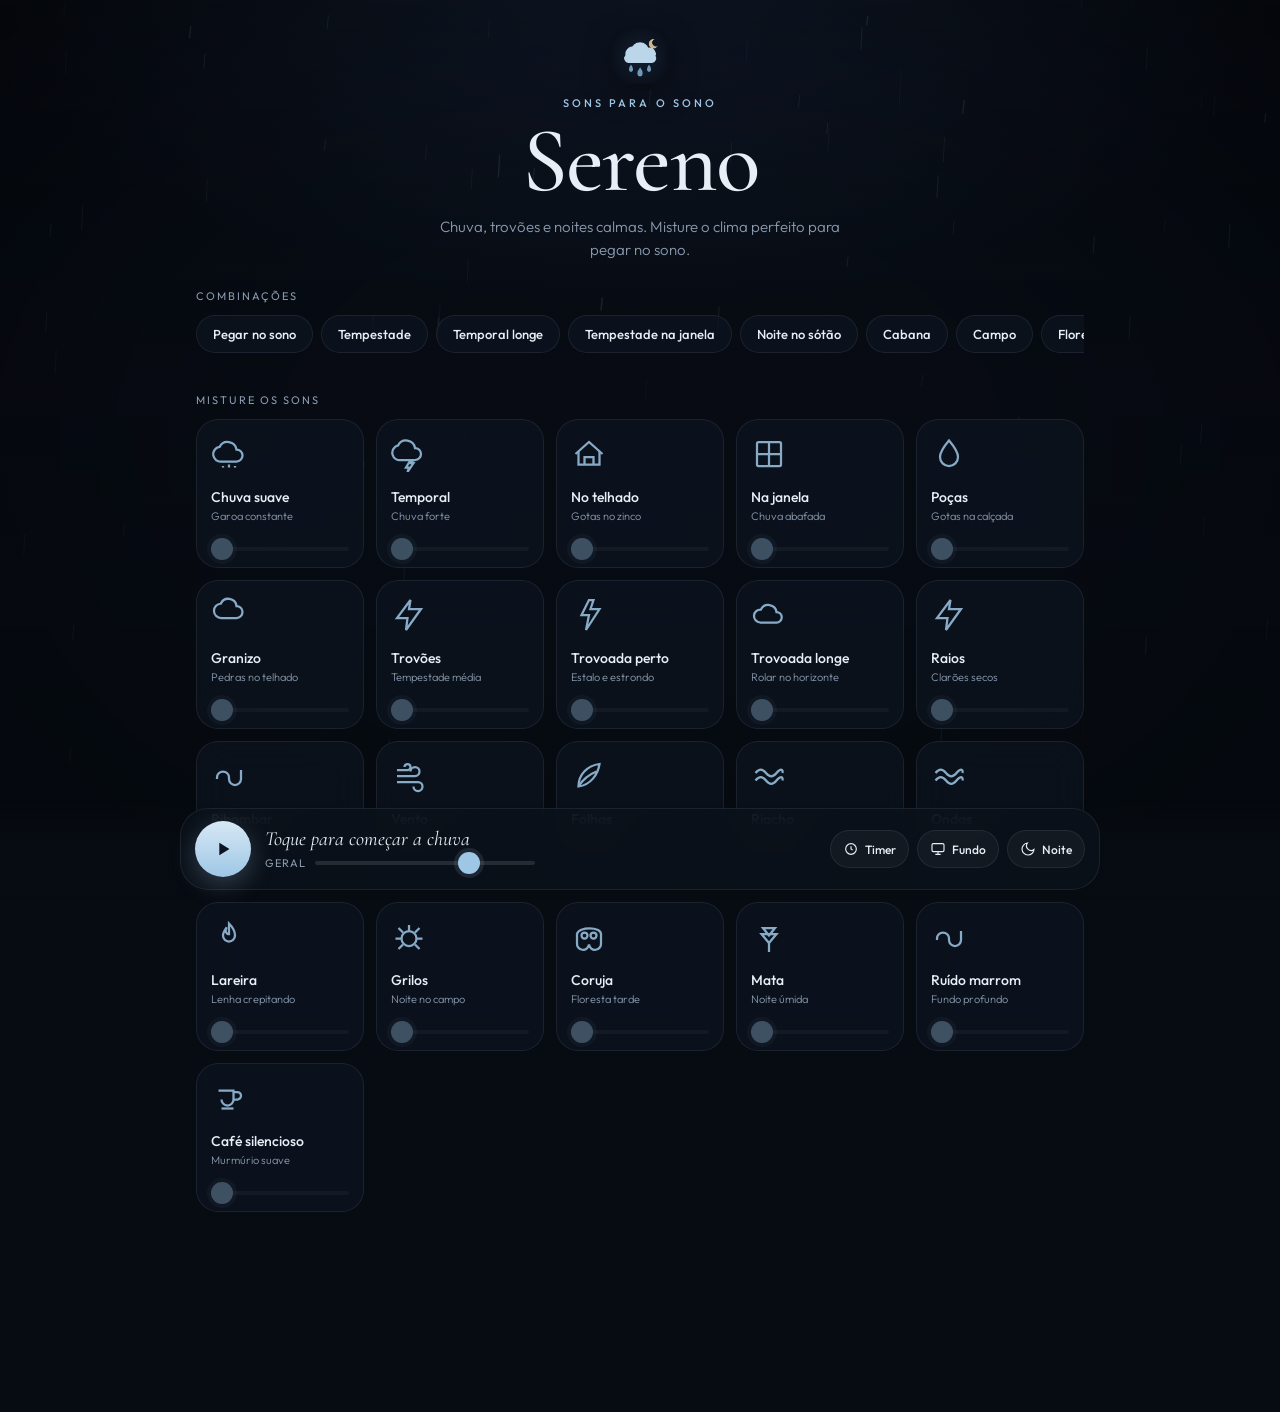
==== index.html @ 64f914b4 "feat: app Sereno mobile com APK Android App de chuva para dormir com mixer de sons, timer e pacote A" ====
<!DOCTYPE html>
<html lang="pt-BR">
<head>
  <meta charset="UTF-8" />
  <meta name="viewport" content="width=device-width, initial-scale=1.0, viewport-fit=cover, maximum-scale=1, user-scalable=no" />
  <meta name="theme-color" content="#070b12" />
  <meta name="color-scheme" content="dark" />
  <meta name="description" content="Sereno — chuva, trovões e noites calmas para pegar no sono." />
  <meta name="application-name" content="Sereno" />
  <meta name="apple-mobile-web-app-capable" content="yes" />
  <meta name="mobile-web-app-capable" content="yes" />
  <meta name="apple-mobile-web-app-status-bar-style" content="black-translucent" />
  <meta name="apple-mobile-web-app-title" content="Sereno" />
  <meta name="format-detection" content="telephone=no" />
  <link rel="manifest" href="manifest.json" />
  <link rel="icon" type="image/png" sizes="32x32" href="assets/icons/icon-48.png" />
  <link rel="icon" type="image/png" sizes="192x192" href="assets/icons/icon-192.png" />
  <link rel="icon" type="image/png" sizes="512x512" href="assets/icons/icon-512.png" />
  <link rel="apple-touch-icon" href="assets/icons/apple-touch-icon.png" />
  <link rel="apple-touch-icon" sizes="180x180" href="assets/icons/apple-touch-icon-180.png" />
  <link rel="apple-touch-startup-image" href="assets/splash-1080x1920.png" />
  <title>Sereno</title>
  <link rel="preconnect" href="https://fonts.googleapis.com" />
  <link rel="preconnect" href="https://fonts.gstatic.com" crossorigin />
  <link href="https://fonts.googleapis.com/css2?family=Cormorant+Garamond:ital,wght@0,400;0,500;0,600;1,400&family=Outfit:wght@300;400;500;600&display=swap" rel="stylesheet" />
  <link rel="stylesheet" href="css/style.css" />
</head>
<body>
  <div id="splash">
    <img src="assets/icons/icon-192.png" alt="Sereno" width="96" height="96" />
    <h1>Sereno</h1>
    <p>chuva para dormir</p>
  </div>

  <canvas id="rain-canvas"></canvas>
  <div id="lightning"></div>
  <div id="vignette"></div>
  <div id="mist"></div>

  <main id="app">
    <header class="hero">
      <img class="brand-mark" src="assets/icons/icon-192.png" alt="" width="56" height="56" />
      <p class="kicker">sons para o sono</p>
      <h1>Sereno</h1>
      <p class="tagline">Chuva, trovões e noites calmas. Misture o clima perfeito para pegar no sono.</p>
    </header>

    <section class="presets" aria-label="Combinações">
      <div class="section-label">Combinações</div>
      <div class="preset-row" id="preset-row"></div>
    </section>

    <section class="mixer" aria-label="Sons">
      <div class="section-label">Misture os sons</div>
      <div class="sound-grid" id="sound-grid"></div>
    </section>
  </main>

  <footer class="dock">
    <div class="dock-inner">
      <button class="play-btn" id="play-btn" aria-label="Reproduzir">
        <svg class="icon-play" viewBox="0 0 24 24" fill="currentColor"><path d="M8 5.14v13.72L19 12 8 5.14z"/></svg>
        <svg class="icon-pause" viewBox="0 0 24 24" fill="currentColor"><path d="M6 5h4v14H6V5zm8 0h4v14h-4V5z"/></svg>
      </button>

      <div class="dock-meta">
        <div class="now-playing" id="now-playing">Toque para começar a chuva</div>
        <div class="master-wrap">
          <span class="master-label">Geral</span>
          <input type="range" id="master" min="0" max="100" value="72" />
        </div>
      </div>

      <div class="dock-actions">
        <button class="chip-btn" id="timer-btn" aria-label="Temporizador">
          <svg viewBox="0 0 24 24" fill="none" stroke="currentColor" stroke-width="1.7"><circle cx="12" cy="12" r="8"/><path d="M12 8v4l2.5 1.5"/></svg>
          <span id="timer-label">Timer</span>
        </button>
        <button class="chip-btn" id="bg-btn" aria-label="Segundo plano">
          <svg viewBox="0 0 24 24" fill="none" stroke="currentColor" stroke-width="1.7"><rect x="3" y="4" width="18" height="12" rx="2"/><path d="M8 20h8M12 16v4"/></svg>
          <span id="bg-label">Fundo</span>
        </button>
        <button class="chip-btn" id="dim-btn" aria-label="Escurecer tela">
          <svg viewBox="0 0 24 24" fill="none" stroke="currentColor" stroke-width="1.7"><path d="M21 12.79A9 9 0 1 1 11.21 3 7 7 0 0 0 21 12.79z"/></svg>
          <span>Noite</span>
        </button>
      </div>
    </div>
  </footer>

  <div class="timer-sheet" id="timer-sheet" hidden>
    <div class="timer-card">
      <div class="sheet-handle"></div>
      <p>Desligar após</p>
      <div class="timer-grid" id="timer-grid"></div>
      <div class="until-row">
        <label for="until-time">Ou até este horário</label>
        <div class="until-controls">
          <input type="time" id="until-time" />
          <button class="timer-opt until-go" id="until-go">Até lá</button>
        </div>
      </div>
      <div class="fade-row">
        <span>Fade final</span>
        <div class="fade-opts" id="fade-opts">
          <button class="mini" data-fade="0">Off</button>
          <button class="mini active" data-fade="60000">1 min</button>
          <button class="mini" data-fade="300000">5 min</button>
          <button class="mini" data-fade="600000">10 min</button>
        </div>
      </div>
      <button class="ghost" id="timer-cancel">Continuar a noite toda</button>
    </div>
  </div>

  <button id="install-btn" hidden>Instalar Sereno</button>
  <audio id="keepalive" loop playsinline></audio>

  <script src="js/audio.js"></script>
  <script src="js/visual.js"></script>
  <script src="js/app.js"></script>
</body>
</html>
---- css/style.css ----
:root {
  --bg: #070b12;
  --ink: #e8eef6;
  --muted: #8b9bb0;
  --glass: rgba(16, 24, 38, 0.55);
  --line: rgba(232, 238, 246, 0.08);
  --accent: #9ec7e6;
  --accent-2: #c9b896;
  --rain: #7aa8c9;
  --safe-t: env(safe-area-inset-top, 0px);
  --safe-b: env(safe-area-inset-bottom, 0px);
}

* { box-sizing: border-box; margin: 0; padding: 0; -webkit-tap-highlight-color: transparent; }
html, body { height: 100%; }
html { background: var(--bg); }
body {
  font-family: Outfit, system-ui, sans-serif;
  color: var(--ink);
  background: radial-gradient(1200px 700px at 50% -10%, #152033 0%, var(--bg) 58%);
  overflow-x: hidden;
  min-height: 100%;
  min-height: 100dvh;
  -webkit-font-smoothing: antialiased;
  overscroll-behavior: none;
  touch-action: manipulation;
}

#splash {
  position: fixed; inset: 0; z-index: 80;
  background: #070b12;
  display: grid; place-items: center;
  align-content: center; gap: 10px;
  transition: opacity .5s ease;
}
#splash img { border-radius: 22px; }
#splash h1 {
  font-family: "Cormorant Garamond", serif;
  font-weight: 500; font-size: 42px; letter-spacing: -.02em;
}
#splash p { color: var(--muted); letter-spacing: .22em; text-transform: uppercase; font-size: 11px; }
#splash.hide { opacity: 0; pointer-events: none; }

#rain-canvas {
  position: fixed; inset: 0; width: 100%; height: 100%;
  z-index: 0; pointer-events: none;
}
#lightning {
  position: fixed; inset: 0; z-index: 1; pointer-events: none;
  background: #dce8f5; opacity: 0; mix-blend-mode: screen;
}
#vignette {
  position: fixed; inset: 0; z-index: 2; pointer-events: none;
  background: radial-gradient(ellipse at center, transparent 40%, rgba(0,0,0,.55) 100%);
}
#mist {
  position: fixed; inset: 0; z-index: 2; pointer-events: none;
  background: linear-gradient(180deg, rgba(10,16,28,.2), rgba(7,11,18,.55) 80%);
}

#app {
  position: relative; z-index: 3;
  max-width: 920px; margin: 0 auto;
  padding: calc(28px + var(--safe-t)) 16px 200px;
}

.hero { text-align: center; margin-bottom: 28px; }
.brand-mark {
  width: 56px; height: 56px; border-radius: 16px;
  margin: 0 auto 12px; display: block;
  box-shadow: 0 10px 30px rgba(0,0,0,.35);
}
.kicker {
  letter-spacing: .28em; text-transform: uppercase;
  font-size: 11px; color: var(--accent); font-weight: 500;
}
.hero h1 {
  font-family: "Cormorant Garamond", serif;
  font-weight: 500; font-size: clamp(56px, 12vw, 92px);
  line-height: .9; margin: 10px 0 12px;
  letter-spacing: -.02em;
}
.tagline {
  color: var(--muted); max-width: 420px; margin: 0 auto;
  font-weight: 300; line-height: 1.55; font-size: 15px;
}

.section-label {
  font-size: 11px; letter-spacing: .18em; text-transform: uppercase;
  color: var(--muted); margin-bottom: 12px;
}

.preset-row {
  display: flex; gap: 8px; overflow-x: auto; padding-bottom: 8px;
  scrollbar-width: none; margin-bottom: 32px;
}
.preset-row::-webkit-scrollbar { display: none; }

.preset {
  flex: 0 0 auto; border: 1px solid var(--line);
  background: var(--glass); color: var(--ink);
  border-radius: 999px; padding: 10px 16px;
  font: 500 13px Outfit, sans-serif;
  cursor: pointer; backdrop-filter: blur(16px);
  transition: background .25s, border-color .25s, transform .2s;
  white-space: nowrap;
}
.preset:hover { border-color: rgba(158,199,230,.35); }
.preset.active {
  background: rgba(158,199,230,.16);
  border-color: rgba(158,199,230,.5);
  color: var(--accent);
}
.preset:active { transform: scale(.97); }

.sound-grid {
  display: grid;
  grid-template-columns: repeat(auto-fill, minmax(150px, 1fr));
  gap: 12px;
}

.sound {
  position: relative;
  background: var(--glass);
  border: 1px solid var(--line);
  border-radius: 22px;
  padding: 16px 14px 12px;
  backdrop-filter: blur(18px);
  cursor: pointer;
  transition: border-color .25s, background .25s, transform .2s;
  user-select: none;
  -webkit-user-select: none;
}
.sound:hover { border-color: rgba(158,199,230,.28); }
.sound.on {
  background: rgba(122,168,201,.12);
  border-color: rgba(158,199,230,.42);
}
.sound:active { transform: scale(.985); }

.sound-icon {
  width: 36px; height: 36px; margin-bottom: 12px;
  color: var(--accent); opacity: .85;
}
.sound.on .sound-icon { opacity: 1; color: #cfe4f4; }
.sound h3 {
  font-size: 14px; font-weight: 500; margin-bottom: 3px;
}
.sound p {
  font-size: 11px; color: var(--muted); margin-bottom: 12px;
  font-weight: 300;
}
.sound input[type=range] {
  width: 100%;
  opacity: .35;
  pointer-events: none;
}
.sound.on input[type=range] {
  opacity: 1;
  pointer-events: auto;
}

input[type=range] {
  -webkit-appearance: none; appearance: none;
  height: 4px; background: rgba(232,238,246,.12);
  border-radius: 99px; outline: none;
}
input[type=range]::-webkit-slider-thumb {
  -webkit-appearance: none; width: 22px; height: 22px;
  border-radius: 50%; background: var(--accent);
  border: 0; cursor: pointer; box-shadow: 0 0 0 4px rgba(158,199,230,.12);
}
input[type=range]::-moz-range-thumb {
  width: 22px; height: 22px; border-radius: 50%;
  background: var(--accent); border: 0;
}

.dock {
  position: fixed; left: 0; right: 0; bottom: 0; z-index: 10;
  padding: 8px 12px calc(10px + var(--safe-b));
  background: linear-gradient(180deg, transparent, rgba(7,11,18,.96) 38%);
}
.dock-inner {
  max-width: 920px; margin: 0 auto;
  display: grid; grid-template-columns: auto 1fr auto;
  gap: 14px; align-items: center;
  background: rgba(12,18,28,.78);
  border: 1px solid var(--line);
  border-radius: 28px;
  padding: 12px 14px;
  backdrop-filter: blur(22px);
}

.play-btn {
  width: 56px; height: 56px; border-radius: 50%;
  border: 0; cursor: pointer;
  background: linear-gradient(180deg, #d7e8f5, #9ec7e6);
  color: #0b1420;
  display: grid; place-items: center;
  box-shadow: 0 8px 24px rgba(158,199,230,.25);
  transition: transform .15s;
}
.play-btn:active { transform: scale(.96); }
.play-btn svg { width: 22px; height: 22px; }
.play-btn .icon-pause { display: none; }
.play-btn.playing .icon-play { display: none; }
.play-btn.playing .icon-pause { display: block; }

.now-playing {
  font-family: "Cormorant Garamond", serif;
  font-size: 20px; font-style: italic; line-height: 1.1;
  margin-bottom: 6px;
}
.master-wrap { display: flex; align-items: center; gap: 10px; }
.master-label { font-size: 11px; color: var(--muted); letter-spacing: .08em; text-transform: uppercase; }
#master { flex: 1; max-width: 220px; }

.dock-actions { display: flex; gap: 8px; }
.chip-btn {
  display: flex; align-items: center; gap: 6px;
  background: rgba(255,255,255,.04);
  border: 1px solid var(--line); color: var(--ink);
  border-radius: 999px; padding: 10px 12px;
  font: 500 12px Outfit, sans-serif; cursor: pointer;
}
.chip-btn svg { width: 16px; height: 16px; }
.chip-btn.active {
  border-color: rgba(201,184,150,.5);
  color: var(--accent-2);
}

.timer-sheet {
  position: fixed; inset: 0; z-index: 20;
  background: rgba(4,7,12,.62);
  display: grid; place-items: end center;
  padding: 16px 16px calc(24px + var(--safe-b));
}
.timer-sheet[hidden] { display: none; }
.sheet-handle {
  width: 40px; height: 4px; border-radius: 99px;
  background: rgba(255,255,255,.16); margin: 0 auto 14px;
}
.timer-card {
  width: min(440px, 100%);
  background: #121a27;
  border: 1px solid var(--line);
  border-radius: 28px 28px 18px 18px;
  padding: 12px 22px 18px;
}
#install-btn {
  position: fixed; top: calc(12px + var(--safe-t)); right: 12px; z-index: 15;
  background: rgba(158,199,230,.16); color: var(--accent);
  border: 1px solid rgba(158,199,230,.4);
  border-radius: 999px; padding: 8px 12px;
  font: 500 12px Outfit, sans-serif; cursor: pointer;
}
.timer-card p {
  font-family: "Cormorant Garamond", serif;
  font-size: 28px; margin-bottom: 16px;
}
.timer-grid {
  display: grid; grid-template-columns: repeat(3, 1fr); gap: 8px;
  margin-bottom: 12px;
}
.timer-opt {
  background: rgba(255,255,255,.04);
  border: 1px solid var(--line); color: var(--ink);
  border-radius: 16px; padding: 14px 8px;
  font: 500 14px Outfit, sans-serif; cursor: pointer;
}
.timer-opt:hover, .timer-opt.active {
  border-color: rgba(158,199,230,.5);
  background: rgba(158,199,230,.12);
}
.ghost {
  width: 100%; background: none; border: 0; color: var(--muted);
  padding: 10px; cursor: pointer; font: 400 13px Outfit, sans-serif;
}

.until-row {
  margin: 8px 0 14px;
}
.until-row label {
  display: block; font-size: 11px; letter-spacing: .12em;
  text-transform: uppercase; color: var(--muted); margin-bottom: 8px;
}
.until-controls { display: flex; gap: 8px; }
.until-controls input[type=time] {
  flex: 1; background: rgba(255,255,255,.04);
  border: 1px solid var(--line); color: var(--ink);
  border-radius: 16px; padding: 12px 14px;
  font: 500 16px Outfit, sans-serif;
  color-scheme: dark;
}
.until-go { flex: 0 0 auto; padding: 12px 16px; }
.fade-row {
  display: flex; align-items: center; justify-content: space-between;
  gap: 10px; margin-bottom: 10px;
  font-size: 12px; color: var(--muted);
}
.fade-opts { display: flex; gap: 6px; }
.mini {
  background: rgba(255,255,255,.04);
  border: 1px solid var(--line); color: var(--ink);
  border-radius: 999px; padding: 6px 10px;
  font: 500 11px Outfit, sans-serif; cursor: pointer;
}
.mini.active {
  border-color: rgba(158,199,230,.5);
  background: rgba(158,199,230,.12);
  color: var(--accent);
}

.toast {
  position: fixed; left: 50%; bottom: 118px; transform: translateX(-50%);
  z-index: 30; background: #121a27; border: 1px solid var(--line);
  color: var(--ink); border-radius: 999px; padding: 10px 16px;
  font: 400 13px Outfit, sans-serif; white-space: nowrap;
  opacity: 0; pointer-events: none; transition: opacity .3s;
}
.toast.show { opacity: 1; }

body.dim #app { opacity: .08; transition: opacity .8s; }
body.dim .dock { opacity: .35; }
body.dim:hover #app, body.dim:hover .dock { opacity: 1; }

@media (max-width: 640px) {
  .dock-inner { grid-template-columns: auto 1fr; gap: 10px; padding: 10px 10px; border-radius: 24px; }
  .dock-actions { grid-column: 1 / -1; justify-content: space-between; }
  .chip-btn { flex: 1; justify-content: center; min-height: 44px; }
  .chip-btn span { font-size: 11px; }
  .play-btn { width: 52px; height: 52px; }
  .now-playing { font-size: 18px; }
  .sound-grid { grid-template-columns: repeat(2, 1fr); gap: 10px; }
  .hero h1 { font-size: 64px; }
  .timer-grid { grid-template-columns: repeat(3, 1fr); }
  .toast { bottom: 148px; max-width: calc(100% - 32px); white-space: normal; text-align: center; }
  .fade-row { flex-direction: column; align-items: flex-start; }
}
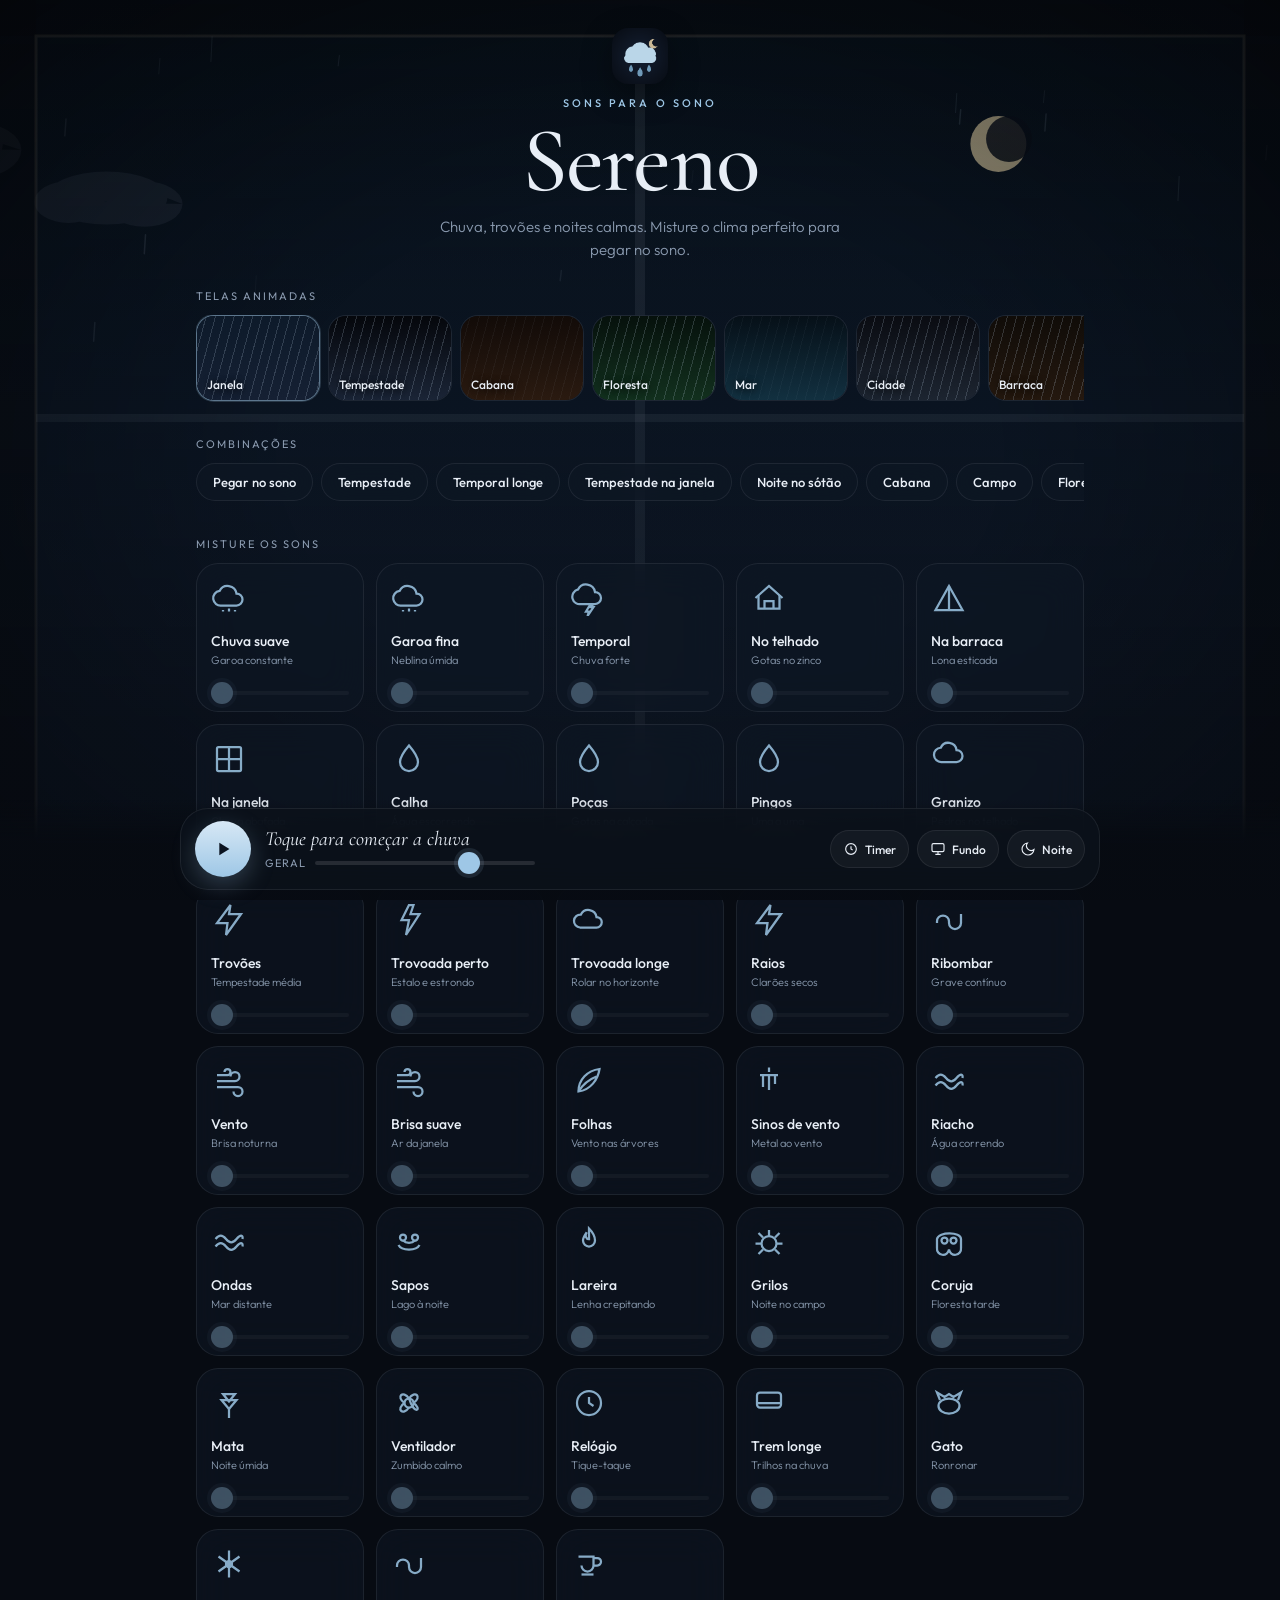
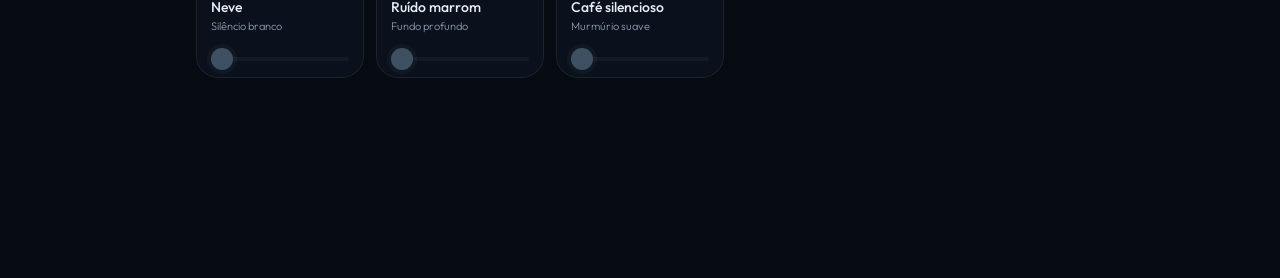
==== commit e9656a6a: "fix: suavizar audio e aliviar canvas para nao travar Reutiliza buffers de ruido no Web Audio, reduz " ====
--- a/index.html
+++ b/index.html
@@ -44,6 +44,11 @@
       <h1>Sereno</h1>
       <p class="tagline">Chuva, trovões e noites calmas. Misture o clima perfeito para pegar no sono.</p>
     </header>
+
+    <section class="scenes" aria-label="Cenas">
+      <div class="section-label">Telas animadas</div>
+      <div class="scene-row" id="scene-row"></div>
+    </section>
 
     <section class="presets" aria-label="Combinações">
       <div class="section-label">Combinações</div>
--- a/css/style.css
+++ b/css/style.css
@@ -90,11 +90,57 @@
   color: var(--muted); margin-bottom: 12px;
 }
 
-.preset-row {
+.preset-row, .scene-row {
   display: flex; gap: 8px; overflow-x: auto; padding-bottom: 8px;
-  scrollbar-width: none; margin-bottom: 32px;
-}
-.preset-row::-webkit-scrollbar { display: none; }
+  scrollbar-width: none; margin-bottom: 28px;
+}
+.preset-row::-webkit-scrollbar, .scene-row::-webkit-scrollbar { display: none; }
+
+.scene-card {
+  flex: 0 0 auto; width: 124px; height: 86px;
+  border: 1px solid var(--line); border-radius: 18px;
+  background: var(--glass); color: var(--ink);
+  position: relative; overflow: hidden; cursor: pointer;
+  font: 500 12px Outfit, sans-serif; text-align: left;
+  padding: 0; backdrop-filter: blur(12px);
+}
+.scene-card span {
+  position: absolute; left: 10px; bottom: 8px; z-index: 2;
+  text-shadow: 0 1px 8px #000;
+}
+.scene-card .mini-scene {
+  position: absolute; inset: 0;
+}
+.scene-card.active { border-color: rgba(158,199,230,.55); box-shadow: 0 0 0 1px rgba(158,199,230,.2); }
+.sc-window { background: linear-gradient(#0d1a2a, #152033); }
+.sc-storm { background: linear-gradient(#05070c, #1a2436); }
+.sc-cabin { background: linear-gradient(#120b08, #2a1a10); }
+.sc-forest { background: linear-gradient(#06110c, #12301e); }
+.sc-ocean { background: linear-gradient(#061018, #123040); }
+.sc-street { background: linear-gradient(#0a0c12, #1c2430); }
+.sc-tent { background: linear-gradient(#100c08, #24180f); }
+.sc-snow { background: linear-gradient(#0b121c, #243044); }
+.mini-scene::after {
+  content: ""; position: absolute; inset: -40% 0 0;
+  background: repeating-linear-gradient(105deg, transparent 0 8px, rgba(200,220,240,.18) 8px 9px);
+  animation: rain-tilt 1.1s linear infinite;
+  pointer-events: none;
+}
+.sc-snow::after {
+  background-image: radial-gradient(circle, rgba(255,255,255,.7) 1px, transparent 1.5px);
+  background-size: 12px 16px;
+  animation: snow-fall 2.4s linear infinite;
+}
+.sc-cabin::after { opacity: .25; }
+.sc-ocean::after { opacity: .2; }
+@keyframes rain-tilt {
+  from { transform: translateY(-12px); }
+  to { transform: translateY(16px); }
+}
+@keyframes snow-fall {
+  from { transform: translateY(-10px); }
+  to { transform: translateY(18px); }
+}
 
 .preset {
   flex: 0 0 auto; border: 1px solid var(--line);
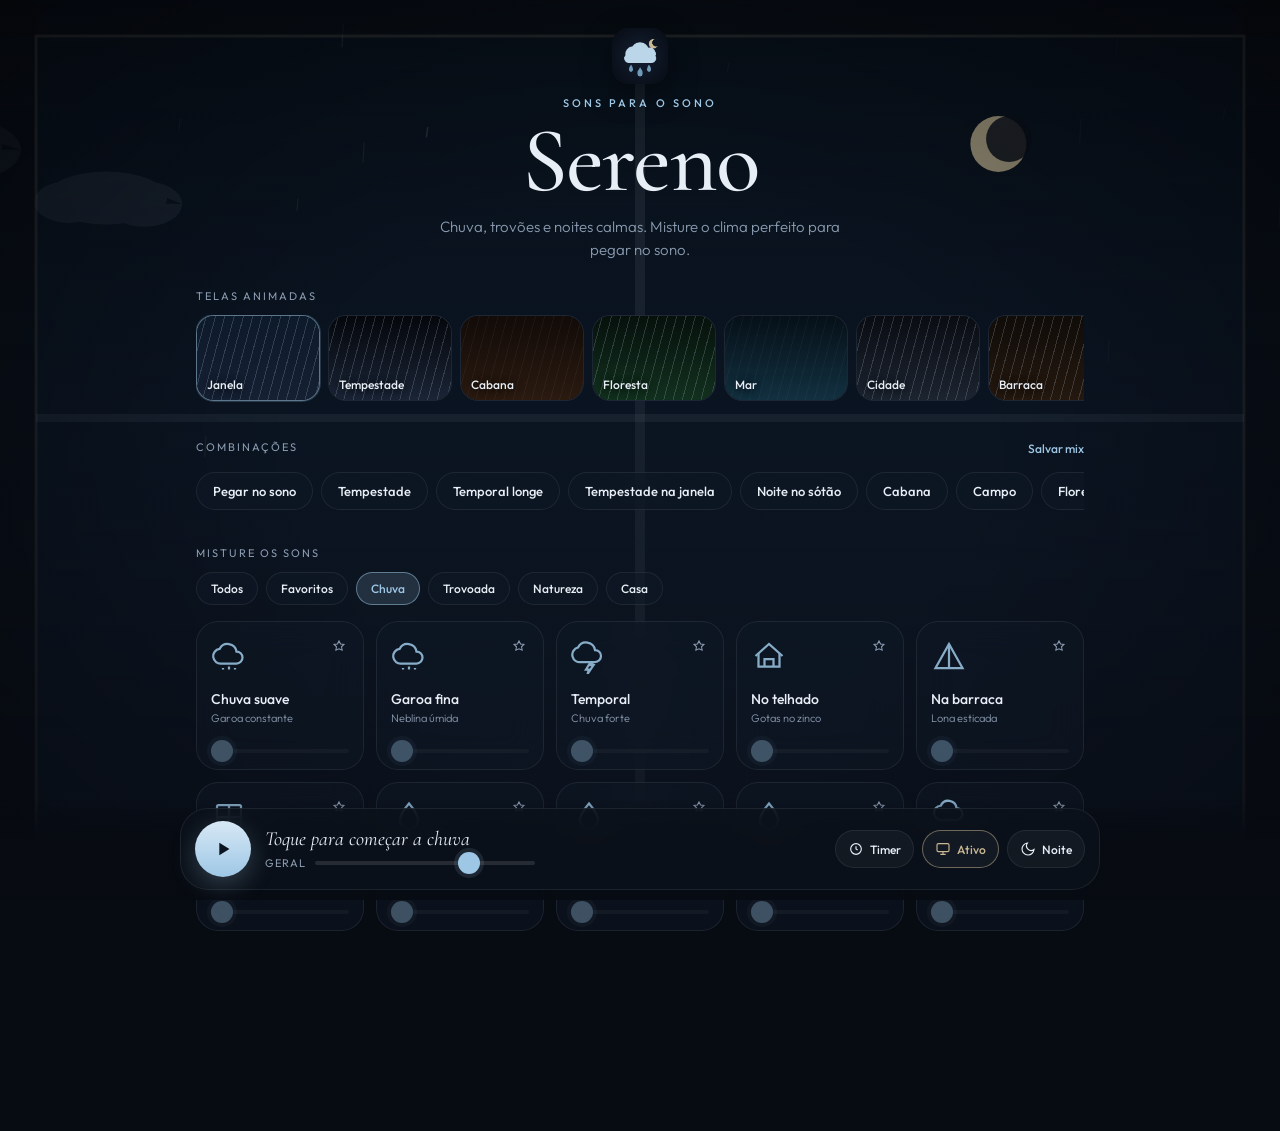
==== commit 5e321226: "feat: sons mais reais, mix persistente e audio em segundo plano Revisa raios e trovões, agrupa o mix" ====
--- a/index.html
+++ b/index.html
@@ -20,9 +20,6 @@
   <link rel="apple-touch-icon" sizes="180x180" href="assets/icons/apple-touch-icon-180.png" />
   <link rel="apple-touch-startup-image" href="assets/splash-1080x1920.png" />
   <title>Sereno</title>
-  <link rel="preconnect" href="https://fonts.googleapis.com" />
-  <link rel="preconnect" href="https://fonts.gstatic.com" crossorigin />
-  <link href="https://fonts.googleapis.com/css2?family=Cormorant+Garamond:ital,wght@0,400;0,500;0,600;1,400&family=Outfit:wght@300;400;500;600&display=swap" rel="stylesheet" />
   <link rel="stylesheet" href="css/style.css" />
 </head>
 <body>
@@ -51,12 +48,16 @@
     </section>
 
     <section class="presets" aria-label="Combinações">
-      <div class="section-label">Combinações</div>
+      <div class="section-head">
+        <div class="section-label">Combinações</div>
+        <button class="text-btn" id="save-mix" type="button">Salvar mix</button>
+      </div>
       <div class="preset-row" id="preset-row"></div>
     </section>
 
     <section class="mixer" aria-label="Sons">
       <div class="section-label">Misture os sons</div>
+      <div class="group-row" id="group-row"></div>
       <div class="sound-grid" id="sound-grid"></div>
     </section>
   </main>
@@ -118,6 +119,7 @@
     </div>
   </div>
 
+  <div id="ambient-hit"></div>
   <button id="install-btn" hidden>Instalar Sereno</button>
   <audio id="keepalive" loop playsinline></audio>
 
--- a/css/style.css
+++ b/css/style.css
@@ -1,3 +1,39 @@
+@font-face {
+  font-family: Outfit;
+  font-style: normal;
+  font-weight: 300;
+  font-display: swap;
+  src: url("../assets/fonts/outfit-300.ttf") format("truetype");
+}
+@font-face {
+  font-family: Outfit;
+  font-style: normal;
+  font-weight: 400;
+  font-display: swap;
+  src: url("../assets/fonts/outfit-400.ttf") format("truetype");
+}
+@font-face {
+  font-family: Outfit;
+  font-style: normal;
+  font-weight: 500;
+  font-display: swap;
+  src: url("../assets/fonts/outfit-500.ttf") format("truetype");
+}
+@font-face {
+  font-family: "Cormorant Garamond";
+  font-style: normal;
+  font-weight: 500;
+  font-display: swap;
+  src: url("../assets/fonts/cormorant-500.ttf") format("truetype");
+}
+@font-face {
+  font-family: "Cormorant Garamond";
+  font-style: italic;
+  font-weight: 400;
+  font-display: swap;
+  src: url("../assets/fonts/cormorant-italic.ttf") format("truetype");
+}
+
 :root {
   --bg: #070b12;
   --ink: #e8eef6;
@@ -89,6 +125,46 @@
   font-size: 11px; letter-spacing: .18em; text-transform: uppercase;
   color: var(--muted); margin-bottom: 12px;
 }
+.section-head {
+  display: flex; align-items: center; justify-content: space-between;
+  margin-bottom: 4px;
+}
+.section-head .section-label { margin-bottom: 12px; }
+.text-btn {
+  background: none; border: 0; color: var(--accent);
+  font: 500 12px Outfit, sans-serif; cursor: pointer;
+  padding: 4px 0 12px;
+}
+.group-row {
+  display: flex; gap: 8px; overflow-x: auto;
+  scrollbar-width: none; margin-bottom: 14px;
+  padding-bottom: 2px;
+}
+.group-row::-webkit-scrollbar { display: none; }
+.group-chip {
+  flex: 0 0 auto; border: 1px solid var(--line);
+  background: var(--glass); color: var(--ink);
+  border-radius: 999px; padding: 8px 14px;
+  font: 500 12px Outfit, sans-serif; cursor: pointer;
+}
+.group-chip.active {
+  background: rgba(158,199,230,.16);
+  border-color: rgba(158,199,230,.5);
+  color: var(--accent);
+}
+.empty-fav {
+  color: var(--muted); font-size: 13px; padding: 18px 4px 8px;
+  grid-column: 1 / -1;
+}
+.sound .fav {
+  position: absolute; top: 10px; right: 10px;
+  width: 28px; height: 28px; border: 0; background: none;
+  color: var(--muted); cursor: pointer; display: grid; place-items: center;
+  padding: 0;
+}
+.sound .fav svg { width: 16px; height: 16px; }
+.sound .fav.on { color: var(--accent-2); }
+.preset.custom { border-style: dashed; }
 
 .preset-row, .scene-row {
   display: flex; gap: 8px; overflow-x: auto; padding-bottom: 8px;
@@ -370,6 +446,16 @@
 body.dim .dock { opacity: .35; }
 body.dim:hover #app, body.dim:hover .dock { opacity: 1; }
 
+#ambient-hit {
+  display: none;
+  position: fixed; inset: 0; z-index: 12;
+}
+body.ambient #app,
+body.ambient .dock,
+body.ambient #install-btn,
+body.ambient .timer-sheet { opacity: 0; pointer-events: none; transition: opacity .9s; }
+body.ambient #ambient-hit { display: block; }
+
 @media (max-width: 640px) {
   .dock-inner { grid-template-columns: auto 1fr; gap: 10px; padding: 10px 10px; border-radius: 24px; }
   .dock-actions { grid-column: 1 / -1; justify-content: space-between; }
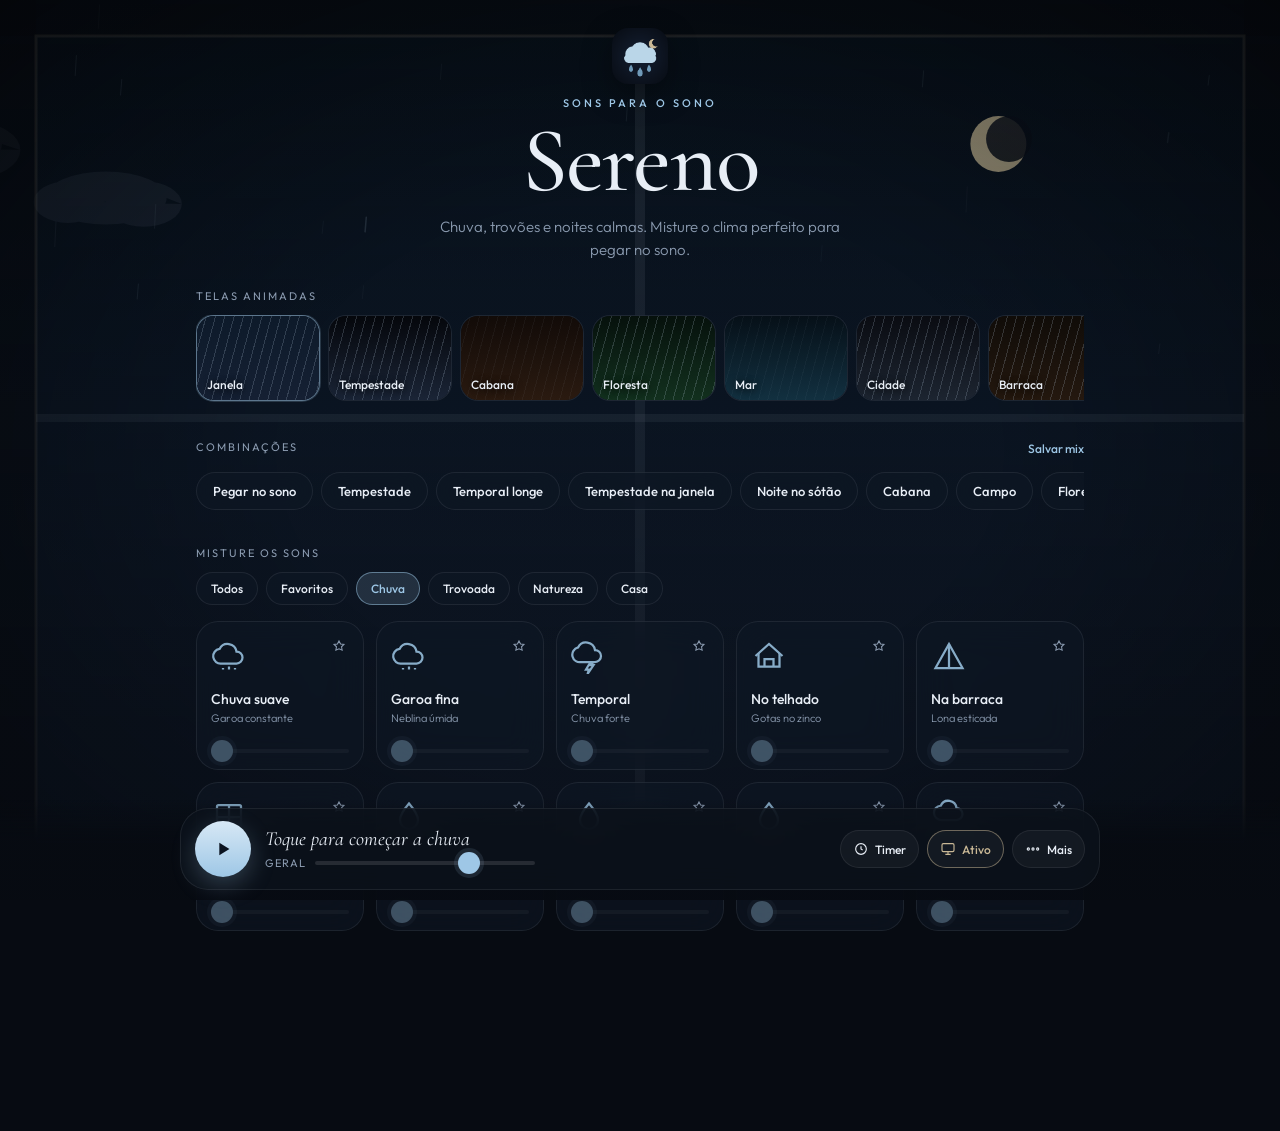
==== commit 65be69bc: "feat: noite, tom e mix no celular 1.0.3 Alarme suave, rampa de volume, EQ/estereo, tempestade viva, " ====
--- a/index.html
+++ b/index.html
@@ -86,9 +86,9 @@
           <svg viewBox="0 0 24 24" fill="none" stroke="currentColor" stroke-width="1.7"><rect x="3" y="4" width="18" height="12" rx="2"/><path d="M8 20h8M12 16v4"/></svg>
           <span id="bg-label">Fundo</span>
         </button>
-        <button class="chip-btn" id="dim-btn" aria-label="Escurecer tela">
-          <svg viewBox="0 0 24 24" fill="none" stroke="currentColor" stroke-width="1.7"><path d="M21 12.79A9 9 0 1 1 11.21 3 7 7 0 0 0 21 12.79z"/></svg>
-          <span>Noite</span>
+        <button class="chip-btn" id="more-btn" aria-label="Mais">
+          <svg viewBox="0 0 24 24" fill="none" stroke="currentColor" stroke-width="1.7"><circle cx="5" cy="12" r="1.6"/><circle cx="12" cy="12" r="1.6"/><circle cx="19" cy="12" r="1.6"/></svg>
+          <span>Mais</span>
         </button>
       </div>
     </div>
@@ -119,7 +119,99 @@
     </div>
   </div>
 
+  <div class="timer-sheet" id="more-sheet" hidden>
+    <div class="timer-card more-card">
+      <div class="sheet-handle"></div>
+      <div class="more-tabs" id="more-tabs">
+        <button class="more-tab active" data-tab="night">Noite</button>
+        <button class="more-tab" data-tab="tone">Tom</button>
+        <button class="more-tab" data-tab="mix">Mix</button>
+      </div>
+
+      <div class="tab-pane" id="tab-night">
+        <p class="pane-title">Despertar</p>
+        <div class="until-controls">
+          <input type="time" id="alarm-time" value="07:00" />
+          <button class="timer-opt" id="alarm-on">Ligar</button>
+        </div>
+        <div class="fade-row">
+          <span>Subir em</span>
+          <div class="fade-opts" id="alarm-fade">
+            <button class="mini" data-af="30000">30s</button>
+            <button class="mini active" data-af="60000">1 min</button>
+            <button class="mini" data-af="180000">3 min</button>
+            <button class="mini" data-af="300000">5 min</button>
+          </div>
+        </div>
+        <p class="hint" id="alarm-hint">Desliga a noite e acorda com chuva suave.</p>
+        <button class="ghost" id="alarm-off">Cancelar despertar</button>
+        <div class="divider"></div>
+        <p class="pane-title">Volume da noite</p>
+        <div class="fade-row">
+          <span>Descer em</span>
+          <div class="fade-opts" id="ramp-opts">
+            <button class="mini" data-ramp="0">Off</button>
+            <button class="mini" data-ramp="30">30 min</button>
+            <button class="mini active" data-ramp="60">1 h</button>
+            <button class="mini" data-ramp="120">2 h</button>
+          </div>
+        </div>
+        <p class="hint">Baixa sozinho até 40% para não acordar no meio da noite.</p>
+        <div class="toggle-row">
+          <span>Travar tela ambiente</span>
+          <button class="switch" id="lock-btn" aria-pressed="false"></button>
+        </div>
+        <p class="hint">No modo ambiente, segure 2s para voltar. Evita toques acidentais.</p>
+        <div class="toggle-row">
+          <span>Modo noite</span>
+          <button class="switch" id="dim-btn" aria-pressed="false"></button>
+        </div>
+      </div>
+
+      <div class="tab-pane" id="tab-tone" hidden>
+        <p class="pane-title">Equalizador</p>
+        <label class="eq-label">Grave <span id="eq-low-val">0</span></label>
+        <input type="range" id="eq-low" min="-8" max="8" value="0" />
+        <label class="eq-label">Agudo <span id="eq-high-val">0</span></label>
+        <input type="range" id="eq-high" min="-8" max="8" value="0" />
+        <div class="divider"></div>
+        <p class="pane-title">Espaço</p>
+        <label class="eq-label">Estéreo <span id="stereo-val">40%</span></label>
+        <input type="range" id="stereo" min="0" max="100" value="40" />
+        <p class="hint">Chuva de um lado, trovão mais longe. Use fones.</p>
+        <div class="toggle-row">
+          <span>Tempestade viva</span>
+          <button class="switch" id="living-btn" aria-pressed="false"></button>
+        </div>
+        <p class="hint">A chuva e os trovões sobem e descem sozinhos.</p>
+      </div>
+
+      <div class="tab-pane" id="tab-mix" hidden>
+        <p class="pane-title">Partilhar</p>
+        <div class="row-btns">
+          <button class="timer-opt" id="share-mix">Copiar link</button>
+          <button class="timer-opt" id="save-mix-sheet">Salvar mix</button>
+        </div>
+        <p class="pane-title">Recentes</p>
+        <div id="history-list" class="history-list"></div>
+        <div class="divider"></div>
+        <p class="pane-title">Conta simples</p>
+        <p class="hint">Gere um link da conta e abra no outro aparelho. Restaura favoritos, mixes e o tom.</p>
+        <div class="until-controls">
+          <input type="text" id="sync-code" maxlength="8" autocapitalize="characters" placeholder="ABC123" />
+          <button class="timer-opt" id="sync-apply">Usar</button>
+        </div>
+        <button class="ghost" id="sync-new">Copiar link da conta</button>
+        <p class="hint" id="sync-hint"></p>
+      </div>
+    </div>
+  </div>
+
   <div id="ambient-hit"></div>
+  <div id="wake-banner" hidden>
+    <p>Hora de acordar</p>
+    <button id="wake-ok">Estou acordado</button>
+  </div>
   <button id="install-btn" hidden>Instalar Sereno</button>
   <audio id="keepalive" loop playsinline></audio>
 
--- a/css/style.css
+++ b/css/style.css
@@ -453,8 +453,84 @@
 body.ambient #app,
 body.ambient .dock,
 body.ambient #install-btn,
-body.ambient .timer-sheet { opacity: 0; pointer-events: none; transition: opacity .9s; }
+body.ambient .timer-sheet,
+body.ambient #more-sheet { opacity: 0; pointer-events: none; transition: opacity .9s; }
 body.ambient #ambient-hit { display: block; }
+body.ambient.locked #ambient-hit { cursor: none; }
+
+.more-card { max-height: min(78vh, 640px); overflow-y: auto; }
+.more-tabs {
+  display: grid; grid-template-columns: 1fr 1fr 1fr; gap: 6px;
+  margin-bottom: 16px;
+}
+.more-tab {
+  background: rgba(255,255,255,.04);
+  border: 1px solid var(--line); color: var(--muted);
+  border-radius: 999px; padding: 10px 8px;
+  font: 500 13px Outfit, sans-serif; cursor: pointer;
+}
+.more-tab.active {
+  color: var(--accent);
+  border-color: rgba(158,199,230,.5);
+  background: rgba(158,199,230,.12);
+}
+.pane-title {
+  font-family: "Cormorant Garamond", serif;
+  font-size: 22px !important; margin: 4px 0 10px !important;
+}
+.hint { font-size: 12px; color: var(--muted); line-height: 1.45; margin: 6px 0 12px; }
+.divider { height: 1px; background: var(--line); margin: 14px 0; }
+.eq-label {
+  display: flex; justify-content: space-between;
+  font-size: 12px; color: var(--muted); margin: 8px 0 6px;
+}
+#eq-low, #eq-high, #stereo { width: 100%; margin-bottom: 8px; }
+.toggle-row {
+  display: flex; align-items: center; justify-content: space-between;
+  gap: 12px; margin: 12px 0 4px; font-size: 14px;
+}
+.switch {
+  width: 46px; height: 28px; border-radius: 999px;
+  border: 1px solid var(--line); background: rgba(255,255,255,.06);
+  position: relative; cursor: pointer; flex: 0 0 auto; padding: 0;
+}
+.switch::after {
+  content: ""; position: absolute; top: 3px; left: 3px;
+  width: 20px; height: 20px; border-radius: 50%;
+  background: var(--muted); transition: transform .2s, background .2s;
+}
+.switch[aria-pressed="true"] { background: rgba(158,199,230,.25); border-color: rgba(158,199,230,.5); }
+.switch[aria-pressed="true"]::after { transform: translateX(18px); background: var(--accent); }
+.row-btns { display: grid; grid-template-columns: 1fr 1fr; gap: 8px; margin-bottom: 14px; }
+.history-list { display: flex; flex-direction: column; gap: 6px; margin-bottom: 8px; }
+.hist-item {
+  display: flex; align-items: center; justify-content: space-between;
+  background: rgba(255,255,255,.04); border: 1px solid var(--line);
+  border-radius: 14px; padding: 10px 12px; color: var(--ink);
+  font: 500 13px Outfit, sans-serif; cursor: pointer; text-align: left; width: 100%;
+}
+.hist-item small { color: var(--muted); font-weight: 400; }
+#sync-code {
+  flex: 1; background: rgba(255,255,255,.04);
+  border: 1px solid var(--line); color: var(--ink);
+  border-radius: 16px; padding: 12px 14px;
+  font: 500 16px Outfit, sans-serif; letter-spacing: .12em; text-transform: uppercase;
+}
+#wake-banner {
+  position: fixed; left: 12px; right: 12px; bottom: calc(18px + var(--safe-b));
+  z-index: 40; background: #121a27; border: 1px solid var(--line);
+  border-radius: 22px; padding: 16px; text-align: center;
+}
+#wake-banner[hidden] { display: none; }
+#wake-banner p {
+  font-family: "Cormorant Garamond", serif; font-size: 26px; margin-bottom: 12px;
+}
+#wake-ok {
+  width: 100%; border: 0; border-radius: 16px; padding: 14px;
+  background: linear-gradient(180deg, #d7e8f5, #9ec7e6);
+  color: #0b1420; font: 600 15px Outfit, sans-serif; cursor: pointer;
+}
+#more-btn.active { border-color: rgba(158,199,230,.5); color: var(--accent); }
 
 @media (max-width: 640px) {
   .dock-inner { grid-template-columns: auto 1fr; gap: 10px; padding: 10px 10px; border-radius: 24px; }
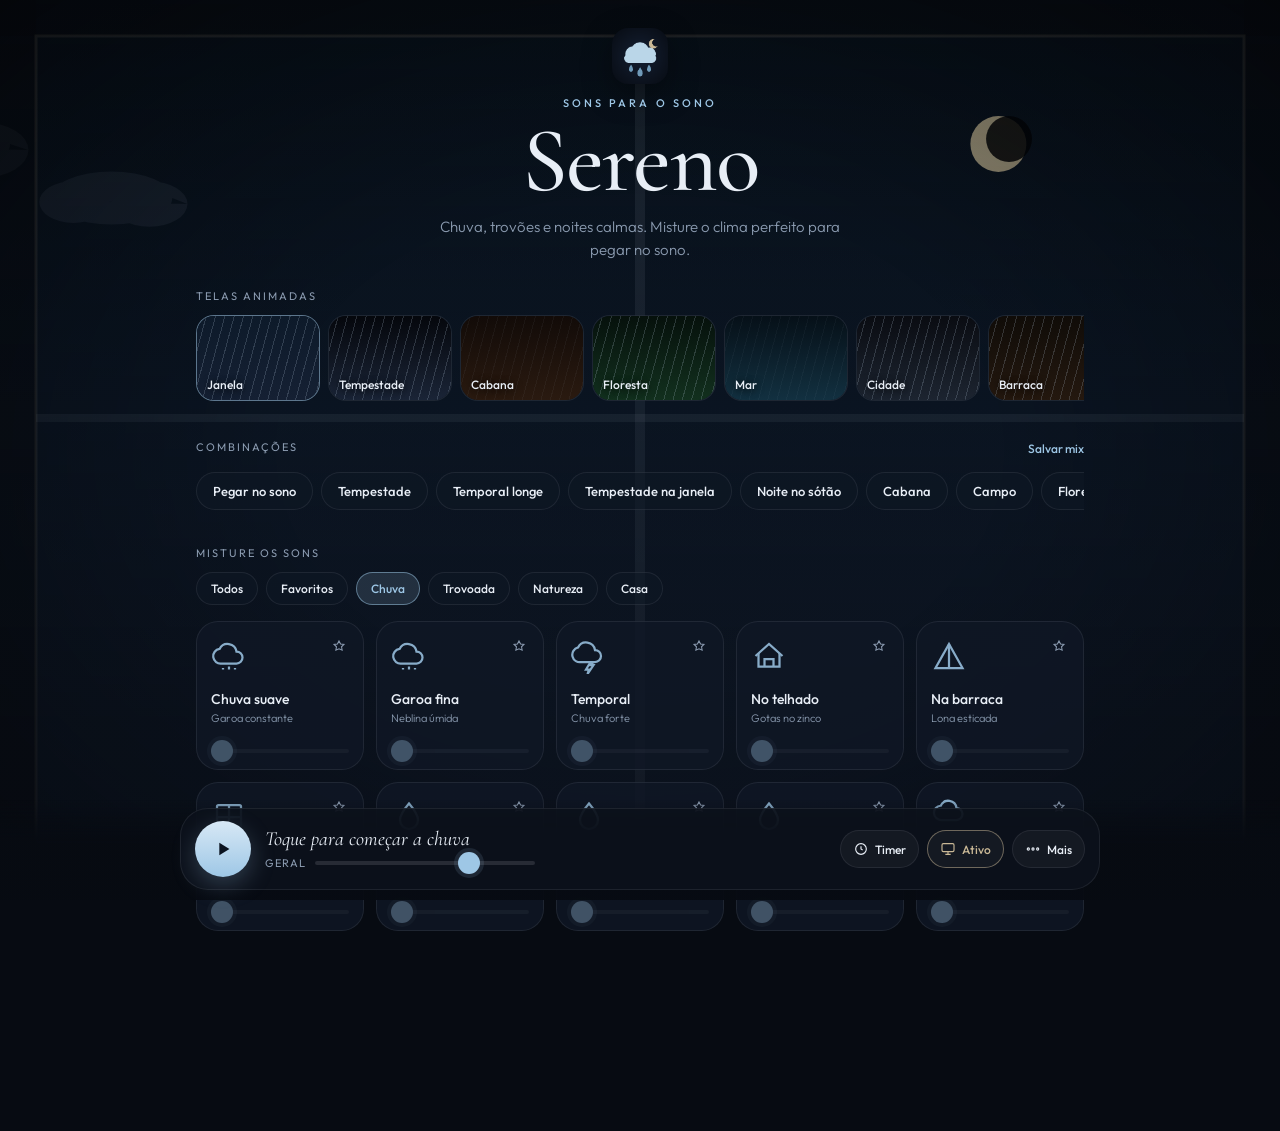
==== commit 7b326525: "feat: APK 1.0.4 mais leve no celular Pausa o canvas com a tela apagada, desliga nos de audio mudos e" ====
--- a/index.html
+++ b/index.html
@@ -24,9 +24,25 @@
 </head>
 <body>
   <div id="splash">
-    <img src="assets/icons/icon-192.png" alt="Sereno" width="96" height="96" />
-    <h1>Sereno</h1>
-    <p>chuva para dormir</p>
+    <div class="splash-art" aria-hidden="true">
+      <div class="splash-glow"></div>
+      <div class="splash-stars"></div>
+      <div class="splash-moon"></div>
+      <div class="splash-cloud splash-cloud-a"></div>
+      <div class="splash-cloud splash-cloud-b"></div>
+      <div class="splash-rain"></div>
+      <div class="splash-flash"></div>
+      <div class="splash-window">
+        <span class="splash-bar-h"></span>
+        <span class="splash-bar-v"></span>
+      </div>
+      <div class="splash-sill"></div>
+    </div>
+    <div class="splash-brand">
+      <img src="assets/icons/icon-192.png" alt="Sereno" width="72" height="72" />
+      <h1>Sereno</h1>
+      <p>chuva para dormir</p>
+    </div>
   </div>
 
   <canvas id="rain-canvas"></canvas>
--- a/css/style.css
+++ b/css/style.css
@@ -64,18 +64,117 @@
 
 #splash {
   position: fixed; inset: 0; z-index: 80;
-  background: #070b12;
-  display: grid; place-items: center;
-  align-content: center; gap: 10px;
-  transition: opacity .5s ease;
-}
-#splash img { border-radius: 22px; }
+  background: radial-gradient(900px 520px at 70% 18%, #1a283c 0%, #070b12 62%);
+  display: grid; place-items: end center;
+  overflow: hidden;
+  transition: opacity .7s ease, transform .7s ease;
+}
+#splash.hide { opacity: 0; pointer-events: none; transform: scale(1.03); }
+#splash.hide * { animation: none !important; }
+.splash-art { position: absolute; inset: 0; pointer-events: none; }
+.splash-glow {
+  position: absolute; width: 320px; height: 320px; right: 8%; top: 4%;
+  background: radial-gradient(circle, rgba(196,216,240,.28), transparent 70%);
+  filter: blur(6px);
+}
+.splash-moon {
+  position: absolute; width: 78px; height: 78px; border-radius: 50%;
+  right: 16%; top: 11%;
+  background: radial-gradient(circle at 32% 32%, #f7f3e8, #c5d0e2 70%, #9aa9bf);
+  box-shadow: 0 0 48px rgba(220,232,248,.4);
+}
+.splash-moon::after {
+  content: ""; position: absolute; width: 18px; height: 18px; border-radius: 50%;
+  top: 22px; left: 28px; background: rgba(150,164,184,.28);
+}
+.splash-stars {
+  position: absolute; inset: 0;
+  background-image:
+    radial-gradient(1.2px 1.2px at 12% 22%, #fff, transparent),
+    radial-gradient(1px 1px at 28% 14%, #fff, transparent),
+    radial-gradient(1.4px 1.4px at 46% 9%, #fff, transparent),
+    radial-gradient(1px 1px at 63% 20%, #fff, transparent),
+    radial-gradient(1.2px 1.2px at 81% 8%, #fff, transparent),
+    radial-gradient(1px 1px at 88% 28%, #fff, transparent),
+    radial-gradient(1px 1px at 18% 38%, #fff, transparent),
+    radial-gradient(1.3px 1.3px at 72% 36%, #fff, transparent);
+  opacity: .7; animation: splash-twinkle 3.2s ease-in-out infinite;
+}
+.splash-cloud {
+  position: absolute; height: 28px; border-radius: 40px;
+  background: rgba(150,170,196,.18);
+  filter: blur(1px);
+}
+.splash-cloud-a { width: 160px; top: 16%; left: 8%; animation: splash-drift 9s ease-in-out infinite; }
+.splash-cloud-b { width: 110px; top: 22%; right: 28%; opacity: .7; animation: splash-drift 11s ease-in-out infinite reverse; }
+.splash-rain {
+  position: absolute; inset: -20% 0 20%;
+  background: repeating-linear-gradient(108deg, transparent 0 11px, rgba(200,220,240,.16) 11px 12px);
+  animation: splash-rain 0.9s linear infinite;
+  mask-image: linear-gradient(180deg, transparent, #000 22%, #000 72%, transparent);
+}
+.splash-flash {
+  position: absolute; inset: 0;
+  background: rgba(220,232,248,.18);
+  opacity: 0; animation: splash-bolt 4.2s ease-in-out infinite;
+}
+.splash-window {
+  position: absolute; left: 50%; top: 38%;
+  width: min(260px, 68vw); height: min(300px, 42vh);
+  transform: translate(-50%, -50%);
+  border: 9px solid #1a140f;
+  border-radius: 6px;
+  box-shadow: 0 24px 60px rgba(0,0,0,.45), inset 0 0 50px rgba(8,14,24,.28);
+  background: linear-gradient(180deg, rgba(12,22,36,.08), rgba(7,11,18,.2));
+}
+.splash-bar-h, .splash-bar-v {
+  position: absolute; background: #1a140f;
+}
+.splash-bar-h { left: 0; right: 0; top: 50%; height: 8px; transform: translateY(-50%); }
+.splash-bar-v { top: 0; bottom: 0; left: 50%; width: 8px; transform: translateX(-50%); }
+.splash-sill {
+  position: absolute; left: 50%; top: calc(38% + min(150px, 21vh));
+  width: min(300px, 78vw); height: 14px;
+  transform: translate(-50%, -50%);
+  background: #241910; border-radius: 3px;
+  box-shadow: 0 10px 24px rgba(0,0,0,.35);
+}
+.splash-brand {
+  position: relative; z-index: 2;
+  text-align: center; padding-bottom: 12vh;
+  animation: splash-rise .8s ease both;
+}
+.splash-brand img {
+  border-radius: 18px; margin-bottom: 10px;
+  box-shadow: 0 12px 32px rgba(0,0,0,.4);
+}
 #splash h1 {
   font-family: "Cormorant Garamond", serif;
-  font-weight: 500; font-size: 42px; letter-spacing: -.02em;
+  font-weight: 500; font-size: 44px; letter-spacing: -.02em;
 }
 #splash p { color: var(--muted); letter-spacing: .22em; text-transform: uppercase; font-size: 11px; }
-#splash.hide { opacity: 0; pointer-events: none; }
+@keyframes splash-rain {
+  from { transform: translateY(-18px); }
+  to { transform: translateY(18px); }
+}
+@keyframes splash-drift {
+  from { transform: translateX(0); }
+  50% { transform: translateX(18px); }
+  to { transform: translateX(0); }
+}
+@keyframes splash-twinkle {
+  0%, 100% { opacity: .55; }
+  50% { opacity: .9; }
+}
+@keyframes splash-bolt {
+  0%, 78%, 86%, 100% { opacity: 0; }
+  80% { opacity: .55; }
+  83% { opacity: .08; }
+}
+@keyframes splash-rise {
+  from { opacity: 0; transform: translateY(12px); }
+  to { opacity: 1; transform: none; }
+}
 
 #rain-canvas {
   position: fixed; inset: 0; width: 100%; height: 100%;
@@ -178,7 +277,7 @@
   background: var(--glass); color: var(--ink);
   position: relative; overflow: hidden; cursor: pointer;
   font: 500 12px Outfit, sans-serif; text-align: left;
-  padding: 0; backdrop-filter: blur(12px);
+  padding: 0;
 }
 .scene-card span {
   position: absolute; left: 10px; bottom: 8px; z-index: 2;
@@ -187,7 +286,7 @@
 .scene-card .mini-scene {
   position: absolute; inset: 0;
 }
-.scene-card.active { border-color: rgba(158,199,230,.55); box-shadow: 0 0 0 1px rgba(158,199,230,.2); }
+.scene-card.active { border-color: rgba(158,199,230,.55); }
 .sc-window { background: linear-gradient(#0d1a2a, #152033); }
 .sc-storm { background: linear-gradient(#05070c, #1a2436); }
 .sc-cabin { background: linear-gradient(#120b08, #2a1a10); }
@@ -223,7 +322,7 @@
   background: var(--glass); color: var(--ink);
   border-radius: 999px; padding: 10px 16px;
   font: 500 13px Outfit, sans-serif;
-  cursor: pointer; backdrop-filter: blur(16px);
+  cursor: pointer;
   transition: background .25s, border-color .25s, transform .2s;
   white-space: nowrap;
 }
@@ -243,11 +342,10 @@
 
 .sound {
   position: relative;
-  background: var(--glass);
+  background: rgba(16, 24, 38, 0.78);
   border: 1px solid var(--line);
   border-radius: 22px;
   padding: 16px 14px 12px;
-  backdrop-filter: blur(18px);
   cursor: pointer;
   transition: border-color .25s, background .25s, transform .2s;
   user-select: none;
@@ -306,11 +404,10 @@
   max-width: 920px; margin: 0 auto;
   display: grid; grid-template-columns: auto 1fr auto;
   gap: 14px; align-items: center;
-  background: rgba(12,18,28,.78);
+  background: rgba(12,18,28,.92);
   border: 1px solid var(--line);
   border-radius: 28px;
   padding: 12px 14px;
-  backdrop-filter: blur(22px);
 }
 
 .play-btn {
@@ -356,8 +453,16 @@
   background: rgba(4,7,12,.62);
   display: grid; place-items: end center;
   padding: 16px 16px calc(24px + var(--safe-b));
+  opacity: 0; pointer-events: none;
+  transition: opacity .28s ease;
 }
 .timer-sheet[hidden] { display: none; }
+.timer-sheet.open { opacity: 1; pointer-events: auto; }
+.timer-sheet .timer-card {
+  transform: translateY(28px);
+  transition: transform .34s cubic-bezier(.22, 1, .36, 1);
+}
+.timer-sheet.open .timer-card { transform: translateY(0); }
 .sheet-handle {
   width: 40px; height: 4px; border-radius: 99px;
   background: rgba(255,255,255,.16); margin: 0 auto 14px;
@@ -473,6 +578,11 @@
   color: var(--accent);
   border-color: rgba(158,199,230,.5);
   background: rgba(158,199,230,.12);
+}
+.tab-pane:not([hidden]) { animation: pane-in .3s ease; }
+@keyframes pane-in {
+  from { opacity: 0; transform: translateY(10px); }
+  to { opacity: 1; transform: none; }
 }
 .pane-title {
   font-family: "Cormorant Garamond", serif;
@@ -533,15 +643,23 @@
 #more-btn.active { border-color: rgba(158,199,230,.5); color: var(--accent); }
 
 @media (max-width: 640px) {
-  .dock-inner { grid-template-columns: auto 1fr; gap: 10px; padding: 10px 10px; border-radius: 24px; }
-  .dock-actions { grid-column: 1 / -1; justify-content: space-between; }
+  .dock-inner {
+    display: flex; flex-direction: column; align-items: center;
+    gap: 10px; padding: 14px 14px 12px; border-radius: 28px;
+  }
+  .dock-meta { order: 1; width: 100%; text-align: center; }
+  .play-btn { order: 2; width: 68px; height: 68px; }
+  .play-btn svg { width: 26px; height: 26px; }
+  .dock-actions { order: 3; width: 100%; justify-content: space-between; }
   .chip-btn { flex: 1; justify-content: center; min-height: 44px; }
   .chip-btn span { font-size: 11px; }
-  .play-btn { width: 52px; height: 52px; }
-  .now-playing { font-size: 18px; }
+  .now-playing { font-size: 22px; margin-bottom: 8px; }
+  .master-wrap { justify-content: center; width: 100%; }
+  #master { max-width: none; }
   .sound-grid { grid-template-columns: repeat(2, 1fr); gap: 10px; }
   .hero h1 { font-size: 64px; }
   .timer-grid { grid-template-columns: repeat(3, 1fr); }
-  .toast { bottom: 148px; max-width: calc(100% - 32px); white-space: normal; text-align: center; }
+  .toast { bottom: 210px; max-width: calc(100% - 32px); white-space: normal; text-align: center; }
   .fade-row { flex-direction: column; align-items: flex-start; }
-}
+  #app { padding-bottom: 250px; }
+}
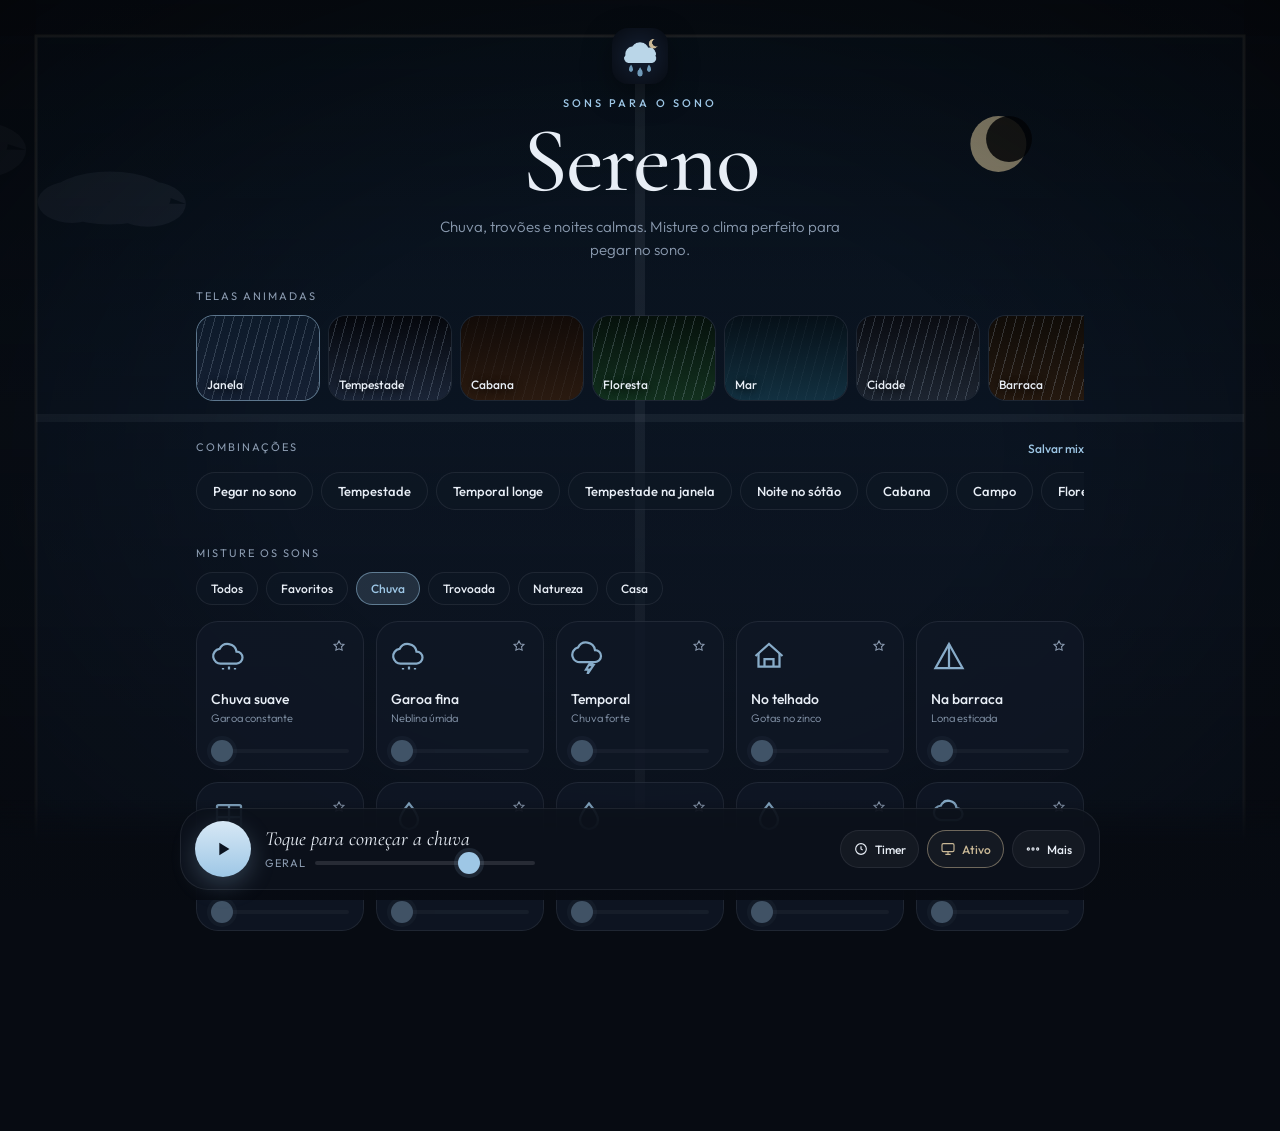
==== commit 22dba45e: "feat: APK 1.0.5 com audio 9D e som mais real Chuva e trovões mais próximos de campo, buffers estéreo" ====
--- a/index.html
+++ b/index.html
@@ -196,6 +196,11 @@
         <input type="range" id="stereo" min="0" max="100" value="40" />
         <p class="hint">Chuva de um lado, trovão mais longe. Use fones.</p>
         <div class="toggle-row">
+          <span>Áudio 9D</span>
+          <button class="switch" id="nined-btn" aria-pressed="false"></button>
+        </div>
+        <p class="hint">Envolve a cabeça. Melhor com fones. O som gira devagar à volta.</p>
+        <div class="toggle-row">
           <span>Tempestade viva</span>
           <button class="switch" id="living-btn" aria-pressed="false"></button>
         </div>
